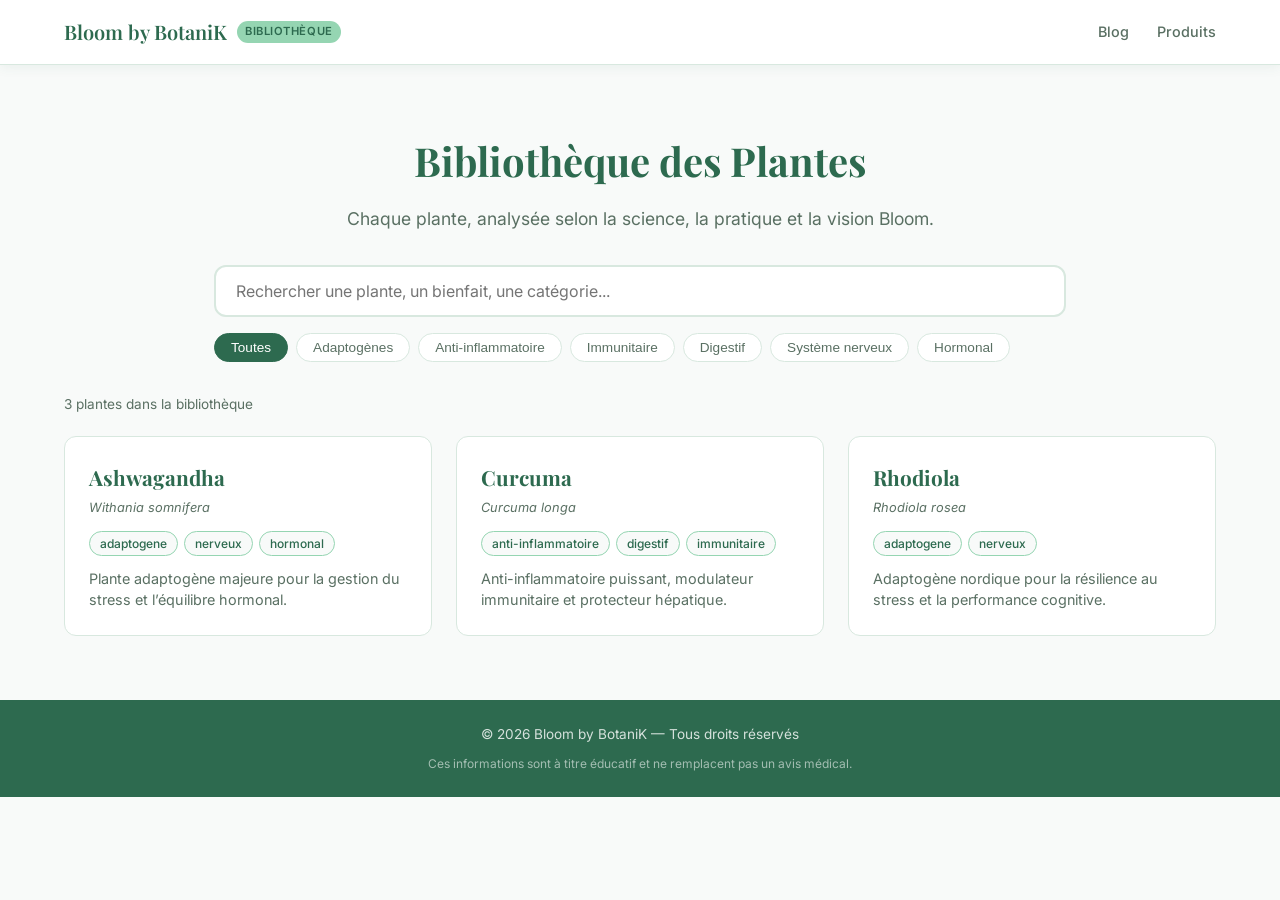
==== 06_APP_BIBLIOTHEQUE/public/index.template.html @ 1124f334 "feat: add index.template.html with {{BLOOM_MANIFEST}} placeholder for build-time injection" ====
<!DOCTYPE html>
<html lang="fr">
<head>
  <meta charset="UTF-8">
  <meta name="viewport" content="width=device-width, initial-scale=1.0">
  <title>Bibliothèque des Plantes — Bloom by BotaniK</title>
  <meta name="description" content="Découvrez notre bibliothèque de plantes médicinales : bienfaits, précautions, synergies et protocoles homostatiques.">
  <link rel="stylesheet" href="../styles/app.css">
  <link rel="preconnect" href="https://fonts.googleapis.com">
  <link href="https://fonts.googleapis.com/css2?family=Inter:wght@300;400;500;600&family=Playfair+Display:wght@400;600&display=swap" rel="stylesheet">
  <script>
    window.__BLOOM_MANIFEST__ = {{BLOOM_MANIFEST}};
  </script>
</head>
<body>
  <header class="app-header">
    <div class="header-inner">
      <a href="https://bloombybotanik.com" class="logo">
        <span class="logo-text">Bloom by BotaniK</span>
        <span class="logo-badge">Bibliothèque</span>
      </a>
      <nav class="header-nav">
        <a href="https://blog.bloombybotanik.com">Blog</a>
        <a href="https://bloombybotanik.com/produits">Produits</a>
      </nav>
    </div>
  </header>
  <main class="app-main">
    <section class="hero">
      <h1>Bibliothèque des Plantes</h1>
      <p class="hero-subtitle">Chaque plante, analysée selon la science, la pratique et la vision Bloom.</p>
    </section>
    <section class="search-section">
      <div class="search-bar">
        <input
          type="text"
          id="search-input"
          placeholder="Rechercher une plante, un bienfait, une catégorie..."
          autocomplete="off"
        />
        <button id="search-clear" class="search-clear" aria-label="Effacer">✕</button>
      </div>
      <div class="filters">
        <button class="filter-btn active" data-filter="all">Toutes</button>
        <button class="filter-btn" data-filter="adaptogene">Adaptogènes</button>
        <button class="filter-btn" data-filter="anti-inflammatoire">Anti-inflammatoire</button>
        <button class="filter-btn" data-filter="immunitaire">Immunitaire</button>
        <button class="filter-btn" data-filter="digestif">Digestif</button>
        <button class="filter-btn" data-filter="nerveux">Système nerveux</button>
        <button class="filter-btn" data-filter="hormonal">Hormonal</button>
      </div>
    </section>
    <section class="results-section">
      <div class="results-meta">
        <span id="results-count">Chargement...</span>
      </div>
      <div class="plants-grid" id="plants-grid">
        <div class="loading-state">
          <div class="spinner"></div>
          <p>Chargement de la bibliothèque...</p>
        </div>
      </div>
    </section>
  </main>
  <!-- Modal fiche plante -->
  <div id="plant-modal" class="modal" role="dialog" aria-modal="true" aria-hidden="true">
    <div class="modal-overlay" id="modal-overlay"></div>
    <div class="modal-content" id="modal-content">
      <button class="modal-close" id="modal-close" aria-label="Fermer">×</button>
      <div id="modal-body"></div>
    </div>
  </div>
  <footer class="app-footer">
    <div class="footer-inner">
      <p>© 2026 Bloom by BotaniK — Tous droits réservés</p>
      <p class="footer-disclaimer">Ces informations sont à titre éducatif et ne remplacent pas un avis médical.</p>
    </div>
  </footer>
  <script src="../src/data_loader.js"></script>
  <script src="../components/PlantCard.js"></script>
  <script src="../src/app.js"></script>
</body>
</html>
---- 06_APP_BIBLIOTHEQUE/styles/app.css ----
/* ===========================================
   Bloom by BotaniK — App Bibliothèque
   styles/app.css
   =========================================== */

:root {
  --color-primary: #2d6a4f;
  --color-primary-light: #52b788;
  --color-accent: #95d5b2;
  --color-bg: #f8faf9;
  --color-surface: #ffffff;
  --color-text: #1b2e21;
  --color-text-muted: #5a7063;
  --color-border: #d8e8df;
  --font-body: 'Inter', system-ui, sans-serif;
  --font-heading: 'Playfair Display', Georgia, serif;
  --radius: 12px;
  --shadow: 0 2px 12px rgba(45, 106, 79, 0.08);
  --shadow-hover: 0 8px 32px rgba(45, 106, 79, 0.16);
  --transition: 0.2s ease;
}

* { box-sizing: border-box; margin: 0; padding: 0; }

html { scroll-behavior: smooth; }

body {
  font-family: var(--font-body);
  background: var(--color-bg);
  color: var(--color-text);
  line-height: 1.6;
  min-height: 100vh;
}

/* ---- HEADER ---- */
.app-header {
  background: var(--color-surface);
  border-bottom: 1px solid var(--color-border);
  position: sticky;
  top: 0;
  z-index: 100;
  box-shadow: var(--shadow);
}

.header-inner {
  max-width: 1200px;
  margin: 0 auto;
  padding: 0 24px;
  height: 64px;
  display: flex;
  align-items: center;
  justify-content: space-between;
}

.logo {
  display: flex;
  align-items: center;
  gap: 10px;
  text-decoration: none;
}

.logo-text {
  font-family: var(--font-heading);
  font-size: 1.25rem;
  color: var(--color-primary);
  font-weight: 600;
}

.logo-badge {
  background: var(--color-accent);
  color: var(--color-primary);
  font-size: 0.7rem;
  font-weight: 600;
  padding: 2px 8px;
  border-radius: 20px;
  text-transform: uppercase;
  letter-spacing: 0.05em;
}

.header-nav a {
  color: var(--color-text-muted);
  text-decoration: none;
  margin-left: 24px;
  font-size: 0.9rem;
  font-weight: 500;
  transition: color var(--transition);
}

.header-nav a:hover { color: var(--color-primary); }

/* ---- HERO ---- */
.hero {
  text-align: center;
  padding: 64px 24px 32px;
  max-width: 700px;
  margin: 0 auto;
}

.hero h1 {
  font-family: var(--font-heading);
  font-size: 2.5rem;
  color: var(--color-primary);
  margin-bottom: 12px;
}

.hero-subtitle {
  font-size: 1.1rem;
  color: var(--color-text-muted);
}

/* ---- SEARCH ---- */
.search-section {
  max-width: 900px;
  margin: 0 auto;
  padding: 0 24px 32px;
}

.search-bar {
  position: relative;
  margin-bottom: 16px;
}

.search-bar input {
  width: 100%;
  padding: 14px 48px 14px 20px;
  border: 2px solid var(--color-border);
  border-radius: var(--radius);
  font-size: 1rem;
  font-family: var(--font-body);
  background: var(--color-surface);
  color: var(--color-text);
  transition: border-color var(--transition);
  outline: none;
}

.search-bar input:focus { border-color: var(--color-primary-light); }

.search-clear {
  position: absolute;
  right: 14px;
  top: 50%;
  transform: translateY(-50%);
  background: none;
  border: none;
  cursor: pointer;
  color: var(--color-text-muted);
  font-size: 1rem;
  display: none;
}

.search-clear.visible { display: block; }

.filters {
  display: flex;
  flex-wrap: wrap;
  gap: 8px;
}

.filter-btn {
  padding: 6px 16px;
  border-radius: 20px;
  border: 1.5px solid var(--color-border);
  background: var(--color-surface);
  color: var(--color-text-muted);
  font-size: 0.85rem;
  font-weight: 500;
  cursor: pointer;
  transition: all var(--transition);
}

.filter-btn:hover,
.filter-btn.active {
  background: var(--color-primary);
  border-color: var(--color-primary);
  color: #fff;
}

/* ---- RESULTS ---- */
.results-section {
  max-width: 1200px;
  margin: 0 auto;
  padding: 0 24px 64px;
}

.results-meta {
  font-size: 0.85rem;
  color: var(--color-text-muted);
  margin-bottom: 20px;
}

.plants-grid {
  display: grid;
  grid-template-columns: repeat(auto-fill, minmax(280px, 1fr));
  gap: 24px;
}

/* ---- PLANT CARD ---- */
.plant-card {
  background: var(--color-surface);
  border: 1px solid var(--color-border);
  border-radius: var(--radius);
  padding: 24px;
  cursor: pointer;
  transition: box-shadow var(--transition), transform var(--transition);
}

.plant-card:hover {
  box-shadow: var(--shadow-hover);
  transform: translateY(-2px);
}

.plant-card-name {
  font-family: var(--font-heading);
  font-size: 1.3rem;
  color: var(--color-primary);
  margin-bottom: 4px;
}

.plant-card-latin {
  font-size: 0.8rem;
  color: var(--color-text-muted);
  font-style: italic;
  margin-bottom: 12px;
}

.plant-card-tags {
  display: flex;
  flex-wrap: wrap;
  gap: 6px;
  margin-bottom: 12px;
}

.tag {
  background: var(--color-bg);
  border: 1px solid var(--color-accent);
  color: var(--color-primary);
  border-radius: 20px;
  font-size: 0.75rem;
  padding: 2px 10px;
  font-weight: 500;
}

.plant-card-summary {
  font-size: 0.9rem;
  color: var(--color-text-muted);
  line-height: 1.5;
  display: -webkit-box;
  -webkit-line-clamp: 3;
  -webkit-box-orient: vertical;
  overflow: hidden;
}

/* ---- LOADING ---- */
.loading-state {
  grid-column: 1 / -1;
  text-align: center;
  padding: 64px;
  color: var(--color-text-muted);
}

.spinner {
  width: 40px;
  height: 40px;
  border: 3px solid var(--color-border);
  border-top-color: var(--color-primary);
  border-radius: 50%;
  animation: spin 0.8s linear infinite;
  margin: 0 auto 16px;
}

@keyframes spin { to { transform: rotate(360deg); } }

.empty-state {
  grid-column: 1 / -1;
  text-align: center;
  padding: 64px;
  color: var(--color-text-muted);
}

/* ---- MODAL ---- */
.modal {
  display: none;
  position: fixed;
  inset: 0;
  z-index: 1000;
}

.modal.open { display: block; }

.modal-overlay {
  position: absolute;
  inset: 0;
  background: rgba(0,0,0,0.5);
  backdrop-filter: blur(4px);
}

.modal-content {
  position: absolute;
  top: 50%;
  left: 50%;
  transform: translate(-50%, -50%);
  background: var(--color-surface);
  border-radius: var(--radius);
  padding: 40px;
  max-width: 680px;
  width: 90vw;
  max-height: 80vh;
  overflow-y: auto;
  z-index: 1;
  box-shadow: 0 20px 60px rgba(0,0,0,0.2);
}

.modal-close {
  position: absolute;
  top: 16px;
  right: 20px;
  background: none;
  border: none;
  font-size: 1.5rem;
  cursor: pointer;
  color: var(--color-text-muted);
  line-height: 1;
}

.modal-plant-name {
  font-family: var(--font-heading);
  font-size: 2rem;
  color: var(--color-primary);
  margin-bottom: 4px;
}

.modal-plant-latin {
  font-style: italic;
  color: var(--color-text-muted);
  margin-bottom: 24px;
}

.modal-section { margin-bottom: 20px; }

.modal-section h3 {
  font-size: 0.85rem;
  text-transform: uppercase;
  letter-spacing: 0.08em;
  color: var(--color-primary-light);
  margin-bottom: 8px;
  font-weight: 600;
}

.modal-section p, .modal-section ul {
  font-size: 0.95rem;
  color: var(--color-text);
  line-height: 1.7;
}

.modal-section ul { padding-left: 20px; }

/* ---- FOOTER ---- */
.app-footer {
  background: var(--color-primary);
  color: rgba(255,255,255,0.8);
  padding: 24px;
  text-align: center;
}

.footer-inner { font-size: 0.85rem; }
.footer-disclaimer { margin-top: 8px; font-size: 0.75rem; opacity: 0.7; }

/* ---- RESPONSIVE ---- */
@media (max-width: 600px) {
  .hero h1 { font-size: 1.8rem; }
  .plants-grid { grid-template-columns: 1fr; }
  .modal-content { padding: 24px; }
}
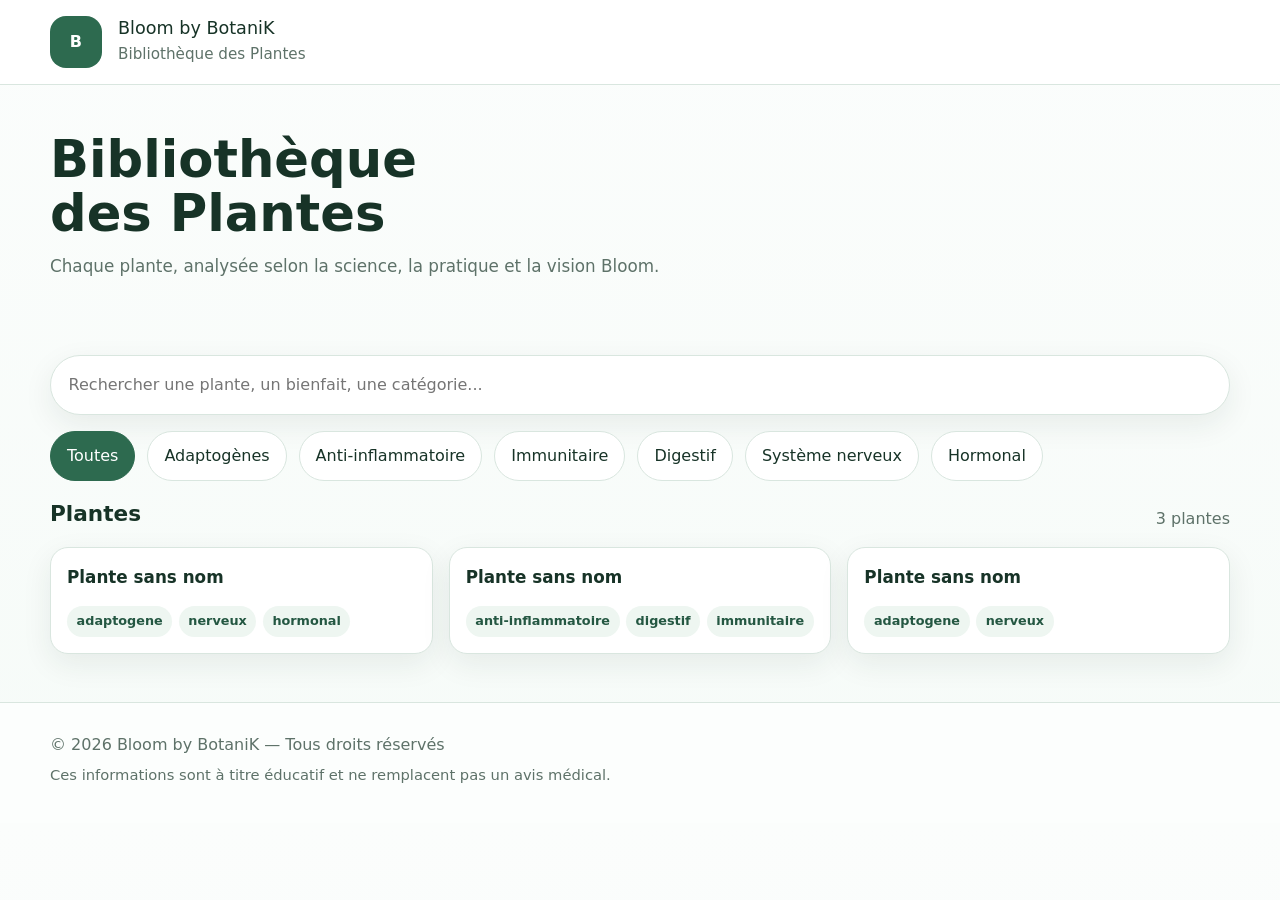
==== commit db0653ea: "feat: refactor index.template.html — alignement IDs/classes avec app.js+app.css, a11y, container" ====
--- a/06_APP_BIBLIOTHEQUE/public/index.template.html
+++ b/06_APP_BIBLIOTHEQUE/public/index.template.html
@@ -6,78 +6,92 @@
   <title>Bibliothèque des Plantes — Bloom by BotaniK</title>
   <meta name="description" content="Découvrez notre bibliothèque de plantes médicinales : bienfaits, précautions, synergies et protocoles homostatiques.">
   <link rel="stylesheet" href="../styles/app.css">
-  <link rel="preconnect" href="https://fonts.googleapis.com">
-  <link href="https://fonts.googleapis.com/css2?family=Inter:wght@300;400;500;600&family=Playfair+Display:wght@400;600&display=swap" rel="stylesheet">
   <script>
     window.__BLOOM_MANIFEST__ = {{BLOOM_MANIFEST}};
   </script>
 </head>
 <body>
+  <a class="skip-link" href="#main-content">Aller au contenu</a>
+
   <header class="app-header">
-    <div class="header-inner">
-      <a href="https://bloombybotanik.com" class="logo">
-        <span class="logo-text">Bloom by BotaniK</span>
-        <span class="logo-badge">Bibliothèque</span>
-      </a>
-      <nav class="header-nav">
-        <a href="https://blog.bloombybotanik.com">Blog</a>
-        <a href="https://bloombybotanik.com/produits">Produits</a>
-      </nav>
+    <div class="container">
+      <div class="brand">
+        <div class="brand-mark" aria-hidden="true">B</div>
+        <div>
+          <p class="brand-title">Bloom by BotaniK</p>
+          <p class="brand-subtitle">Bibliothèque des Plantes</p>
+        </div>
+      </div>
     </div>
   </header>
-  <main class="app-main">
-    <section class="hero">
-      <h1>Bibliothèque des Plantes</h1>
-      <p class="hero-subtitle">Chaque plante, analysée selon la science, la pratique et la vision Bloom.</p>
-    </section>
-    <section class="search-section">
+
+  <main id="main-content">
+    <div class="container">
+
+      <section class="hero">
+        <h2>Bibliothèque<br>des Plantes</h2>
+        <p>Chaque plante, analysée selon la science, la pratique et la vision Bloom.</p>
+      </section>
+
       <div class="search-bar">
+        <label for="plant-search" class="sr-only">Rechercher une plante</label>
         <input
-          type="text"
-          id="search-input"
+          type="search"
+          id="plant-search"
           placeholder="Rechercher une plante, un bienfait, une catégorie..."
           autocomplete="off"
         />
-        <button id="search-clear" class="search-clear" aria-label="Effacer">✕</button>
       </div>
-      <div class="filters">
-        <button class="filter-btn active" data-filter="all">Toutes</button>
-        <button class="filter-btn" data-filter="adaptogene">Adaptogènes</button>
-        <button class="filter-btn" data-filter="anti-inflammatoire">Anti-inflammatoire</button>
-        <button class="filter-btn" data-filter="immunitaire">Immunitaire</button>
-        <button class="filter-btn" data-filter="digestif">Digestif</button>
-        <button class="filter-btn" data-filter="nerveux">Système nerveux</button>
-        <button class="filter-btn" data-filter="hormonal">Hormonal</button>
+
+      <div class="filters" role="group" aria-label="Filtrer par catégorie">
+        <button class="filter-btn active" data-category="all">Toutes</button>
+        <button class="filter-btn" data-category="adaptogene">Adaptogènes</button>
+        <button class="filter-btn" data-category="anti-inflammatoire">Anti-inflammatoire</button>
+        <button class="filter-btn" data-category="immunitaire">Immunitaire</button>
+        <button class="filter-btn" data-category="digestif">Digestif</button>
+        <button class="filter-btn" data-category="nerveux">Système nerveux</button>
+        <button class="filter-btn" data-category="hormonal">Hormonal</button>
       </div>
-    </section>
-    <section class="results-section">
-      <div class="results-meta">
-        <span id="results-count">Chargement...</span>
-      </div>
-      <div class="plants-grid" id="plants-grid">
-        <div class="loading-state">
-          <div class="spinner"></div>
+
+      <section class="results">
+        <div class="results-header">
+          <h3>Plantes</h3>
+          <p id="results-count">Chargement...</p>
+        </div>
+
+        <div id="loading-state" class="loading-state">
+          <div class="spinner" role="status" aria-label="Chargement"></div>
           <p>Chargement de la bibliothèque...</p>
         </div>
-      </div>
-    </section>
+
+        <div id="empty-state" class="empty-state hidden">
+          <p>Aucune plante ne correspond à votre recherche.</p>
+        </div>
+
+        <div class="plants-grid" id="plants-grid" aria-live="polite" aria-busy="true">
+        </div>
+      </section>
+
+    </div>
   </main>
+
   <!-- Modal fiche plante -->
-  <div id="plant-modal" class="modal" role="dialog" aria-modal="true" aria-hidden="true">
-    <div class="modal-overlay" id="modal-overlay"></div>
-    <div class="modal-content" id="modal-content">
-      <button class="modal-close" id="modal-close" aria-label="Fermer">×</button>
-      <div id="modal-body"></div>
+  <div id="plant-modal" class="modal hidden" role="dialog" aria-modal="true" aria-labelledby="modal-title">
+    <div class="modal-backdrop" aria-hidden="true"></div>
+    <div class="modal-panel">
+      <button class="modal-close" data-close-modal aria-label="Fermer la fiche">×</button>
+      <div id="modal-content"></div>
     </div>
   </div>
+
   <footer class="app-footer">
-    <div class="footer-inner">
+    <div class="container">
       <p>© 2026 Bloom by BotaniK — Tous droits réservés</p>
-      <p class="footer-disclaimer">Ces informations sont à titre éducatif et ne remplacent pas un avis médical.</p>
+      <p class="footer-meta">Ces informations sont à titre éducatif et ne remplacent pas un avis médical.</p>
     </div>
   </footer>
+
   <script src="../src/data_loader.js"></script>
-  <script src="../components/PlantCard.js"></script>
   <script src="../src/app.js"></script>
 </body>
 </html>
--- a/06_APP_BIBLIOTHEQUE/styles/app.css
+++ b/06_APP_BIBLIOTHEQUE/styles/app.css
@@ -1,373 +1,369 @@
-/* ===========================================
-   Bloom by BotaniK — App Bibliothèque
-   styles/app.css
-   =========================================== */
-
 :root {
-  --color-primary: #2d6a4f;
-  --color-primary-light: #52b788;
-  --color-accent: #95d5b2;
-  --color-bg: #f8faf9;
-  --color-surface: #ffffff;
-  --color-text: #1b2e21;
-  --color-text-muted: #5a7063;
-  --color-border: #d8e8df;
-  --font-body: 'Inter', system-ui, sans-serif;
-  --font-heading: 'Playfair Display', Georgia, serif;
-  --radius: 12px;
-  --shadow: 0 2px 12px rgba(45, 106, 79, 0.08);
-  --shadow-hover: 0 8px 32px rgba(45, 106, 79, 0.16);
-  --transition: 0.2s ease;
-}
-
-* { box-sizing: border-box; margin: 0; padding: 0; }
-
-html { scroll-behavior: smooth; }
+  --bg: #f6fbf8;
+  --surface: #ffffff;
+  --surface-2: #eef6f1;
+  --text: #173327;
+  --muted: #5e7269;
+  --border: #d9e6df;
+  --brand: #2d6a4f;
+  --brand-dark: #245742;
+  --brand-soft: rgba(45, 106, 79, 0.12);
+  --shadow: 0 10px 30px rgba(23, 51, 39, 0.08);
+  --radius: 18px;
+  --radius-sm: 12px;
+  --max-width: 1180px;
+}
+
+* {
+  box-sizing: border-box;
+}
+
+html {
+  scroll-behavior: smooth;
+}
 
 body {
-  font-family: var(--font-body);
-  background: var(--color-bg);
-  color: var(--color-text);
+  margin: 0;
+  font-family: system-ui, -apple-system, BlinkMacSystemFont, "Segoe UI", sans-serif;
+  background: linear-gradient(180deg, #fbfdfc 0%, var(--bg) 100%);
+  color: var(--text);
   line-height: 1.6;
-  min-height: 100vh;
-}
-
-/* ---- HEADER ---- */
+}
+
+img {
+  max-width: 100%;
+  display: block;
+}
+
+button,
+input {
+  font: inherit;
+}
+
+.hidden {
+  display: none !important;
+}
+
+.container {
+  width: min(100% - 2rem, var(--max-width));
+  margin: 0 auto;
+}
+
+.skip-link {
+  position: absolute;
+  left: -999px;
+  top: 0;
+  background: var(--brand);
+  color: #fff;
+  padding: 0.75rem 1rem;
+  z-index: 1000;
+}
+
+.skip-link:focus {
+  left: 1rem;
+  top: 1rem;
+  border-radius: 999px;
+}
+
 .app-header {
-  background: var(--color-surface);
-  border-bottom: 1px solid var(--color-border);
   position: sticky;
   top: 0;
-  z-index: 100;
-  box-shadow: var(--shadow);
-}
-
-.header-inner {
-  max-width: 1200px;
-  margin: 0 auto;
-  padding: 0 24px;
-  height: 64px;
+  z-index: 50;
+  background: rgba(255, 255, 255, 0.84);
+  backdrop-filter: blur(10px);
+  border-bottom: 1px solid var(--border);
+}
+
+.brand {
   display: flex;
   align-items: center;
-  justify-content: space-between;
-}
-
-.logo {
-  display: flex;
+  gap: 1rem;
+  padding: 1rem 0;
+}
+
+.brand-mark {
+  display: inline-flex;
   align-items: center;
-  gap: 10px;
-  text-decoration: none;
-}
-
-.logo-text {
-  font-family: var(--font-heading);
-  font-size: 1.25rem;
-  color: var(--color-primary);
-  font-weight: 600;
-}
-
-.logo-badge {
-  background: var(--color-accent);
-  color: var(--color-primary);
-  font-size: 0.7rem;
-  font-weight: 600;
-  padding: 2px 8px;
-  border-radius: 20px;
-  text-transform: uppercase;
-  letter-spacing: 0.05em;
-}
-
-.header-nav a {
-  color: var(--color-text-muted);
-  text-decoration: none;
-  margin-left: 24px;
-  font-size: 0.9rem;
-  font-weight: 500;
-  transition: color var(--transition);
-}
-
-.header-nav a:hover { color: var(--color-primary); }
-
-/* ---- HERO ---- */
+  justify-content: center;
+  min-width: 52px;
+  min-height: 52px;
+  border-radius: 16px;
+  background: var(--brand);
+  color: #fff;
+  font-weight: 700;
+  letter-spacing: 0.02em;
+}
+
+.brand-title {
+  margin: 0;
+  font-size: 1.1rem;
+  line-height: 1.2;
+}
+
+.brand-subtitle {
+  margin: 0.15rem 0 0;
+  color: var(--muted);
+  font-size: 0.95rem;
+}
+
 .hero {
-  text-align: center;
-  padding: 64px 24px 32px;
-  max-width: 700px;
-  margin: 0 auto;
-}
-
-.hero h1 {
-  font-family: var(--font-heading);
-  font-size: 2.5rem;
-  color: var(--color-primary);
-  margin-bottom: 12px;
-}
-
-.hero-subtitle {
-  font-size: 1.1rem;
-  color: var(--color-text-muted);
-}
-
-/* ---- SEARCH ---- */
-.search-section {
-  max-width: 900px;
-  margin: 0 auto;
-  padding: 0 24px 32px;
+  padding: 3rem 0 1.75rem;
+}
+
+.hero h2 {
+  margin: 0 0 0.75rem;
+  font-size: clamp(2rem, 4vw, 3.4rem);
+  line-height: 1.05;
+  max-width: 12ch;
+}
+
+.hero p {
+  margin: 0 0 1.5rem;
+  max-width: 62ch;
+  color: var(--muted);
+  font-size: 1.05rem;
 }
 
 .search-bar {
-  position: relative;
-  margin-bottom: 16px;
+  margin: 1.5rem 0 1rem;
 }
 
 .search-bar input {
   width: 100%;
-  padding: 14px 48px 14px 20px;
-  border: 2px solid var(--color-border);
-  border-radius: var(--radius);
-  font-size: 1rem;
-  font-family: var(--font-body);
-  background: var(--color-surface);
-  color: var(--color-text);
-  transition: border-color var(--transition);
+  border: 1px solid var(--border);
+  border-radius: 999px;
+  padding: 1rem 1.1rem;
+  background: var(--surface);
+  color: var(--text);
+  box-shadow: var(--shadow);
   outline: none;
 }
 
-.search-bar input:focus { border-color: var(--color-primary-light); }
-
-.search-clear {
-  position: absolute;
-  right: 14px;
-  top: 50%;
-  transform: translateY(-50%);
-  background: none;
-  border: none;
-  cursor: pointer;
-  color: var(--color-text-muted);
-  font-size: 1rem;
-  display: none;
-}
-
-.search-clear.visible { display: block; }
+.search-bar input:focus {
+  border-color: var(--brand);
+  box-shadow: 0 0 0 4px var(--brand-soft), var(--shadow);
+}
 
 .filters {
   display: flex;
   flex-wrap: wrap;
-  gap: 8px;
+  gap: 0.75rem;
+  margin-top: 1rem;
 }
 
 .filter-btn {
-  padding: 6px 16px;
-  border-radius: 20px;
-  border: 1.5px solid var(--color-border);
-  background: var(--color-surface);
-  color: var(--color-text-muted);
-  font-size: 0.85rem;
-  font-weight: 500;
+  border: 1px solid var(--border);
+  background: var(--surface);
+  color: var(--text);
+  border-radius: 999px;
+  padding: 0.7rem 1rem;
   cursor: pointer;
-  transition: all var(--transition);
+  transition: all 0.2s ease;
 }
 
 .filter-btn:hover,
+.filter-btn:focus {
+  border-color: var(--brand);
+  transform: translateY(-1px);
+}
+
 .filter-btn.active {
-  background: var(--color-primary);
-  border-color: var(--color-primary);
+  background: var(--brand);
   color: #fff;
-}
-
-/* ---- RESULTS ---- */
-.results-section {
-  max-width: 1200px;
-  margin: 0 auto;
-  padding: 0 24px 64px;
-}
-
-.results-meta {
-  font-size: 0.85rem;
-  color: var(--color-text-muted);
-  margin-bottom: 20px;
+  border-color: var(--brand);
+}
+
+.results {
+  padding: 1rem 0 3rem;
+}
+
+.results-header {
+  display: flex;
+  justify-content: space-between;
+  align-items: end;
+  gap: 1rem;
+  margin-bottom: 1rem;
+}
+
+.results-header h3 {
+  margin: 0;
+  font-size: 1.35rem;
+}
+
+.results-header p {
+  margin: 0;
+  color: var(--muted);
 }
 
 .plants-grid {
   display: grid;
-  grid-template-columns: repeat(auto-fill, minmax(280px, 1fr));
-  gap: 24px;
-}
-
-/* ---- PLANT CARD ---- */
+  grid-template-columns: repeat(auto-fit, minmax(240px, 1fr));
+  gap: 1rem;
+}
+
 .plant-card {
-  background: var(--color-surface);
-  border: 1px solid var(--color-border);
+  background: var(--surface);
+  border: 1px solid var(--border);
   border-radius: var(--radius);
-  padding: 24px;
+  padding: 1rem;
+  box-shadow: var(--shadow);
+  transition: transform 0.2s ease, box-shadow 0.2s ease;
   cursor: pointer;
-  transition: box-shadow var(--transition), transform var(--transition);
 }
 
 .plant-card:hover {
-  box-shadow: var(--shadow-hover);
-  transform: translateY(-2px);
-}
-
-.plant-card-name {
-  font-family: var(--font-heading);
-  font-size: 1.3rem;
-  color: var(--color-primary);
-  margin-bottom: 4px;
-}
-
-.plant-card-latin {
-  font-size: 0.8rem;
-  color: var(--color-text-muted);
-  font-style: italic;
-  margin-bottom: 12px;
-}
-
-.plant-card-tags {
+  transform: translateY(-3px);
+  box-shadow: 0 14px 40px rgba(23, 51, 39, 0.12);
+}
+
+.plant-card h4 {
+  margin: 0 0 0.35rem;
+  font-size: 1.05rem;
+}
+
+.plant-card p {
+  margin: 0.4rem 0 0;
+  color: var(--muted);
+  font-size: 0.95rem;
+}
+
+.plant-meta {
   display: flex;
   flex-wrap: wrap;
-  gap: 6px;
-  margin-bottom: 12px;
-}
-
-.tag {
-  background: var(--color-bg);
-  border: 1px solid var(--color-accent);
-  color: var(--color-primary);
-  border-radius: 20px;
-  font-size: 0.75rem;
-  padding: 2px 10px;
-  font-weight: 500;
-}
-
-.plant-card-summary {
-  font-size: 0.9rem;
-  color: var(--color-text-muted);
-  line-height: 1.5;
-  display: -webkit-box;
-  -webkit-line-clamp: 3;
-  -webkit-box-orient: vertical;
-  overflow: hidden;
-}
-
-/* ---- LOADING ---- */
-.loading-state {
-  grid-column: 1 / -1;
+  gap: 0.4rem;
+  margin-top: 0.9rem;
+}
+
+.badge {
+  display: inline-flex;
+  align-items: center;
+  border-radius: 999px;
+  background: var(--surface-2);
+  color: var(--brand-dark);
+  padding: 0.35rem 0.6rem;
+  font-size: 0.8rem;
+  font-weight: 600;
+}
+
+.loading-state,
+.empty-state {
+  margin-top: 1.5rem;
+  background: var(--surface);
+  border: 1px solid var(--border);
+  border-radius: var(--radius);
+  padding: 1.5rem;
   text-align: center;
-  padding: 64px;
-  color: var(--color-text-muted);
+  color: var(--muted);
 }
 
 .spinner {
-  width: 40px;
-  height: 40px;
-  border: 3px solid var(--color-border);
-  border-top-color: var(--color-primary);
+  width: 34px;
+  height: 34px;
+  margin: 0 auto 0.75rem;
   border-radius: 50%;
-  animation: spin 0.8s linear infinite;
-  margin: 0 auto 16px;
-}
-
-@keyframes spin { to { transform: rotate(360deg); } }
-
-.empty-state {
-  grid-column: 1 / -1;
-  text-align: center;
-  padding: 64px;
-  color: var(--color-text-muted);
-}
-
-/* ---- MODAL ---- */
+  border: 3px solid var(--border);
+  border-top-color: var(--brand);
+  animation: spin 0.9s linear infinite;
+}
+
+@keyframes spin {
+  to {
+    transform: rotate(360deg);
+  }
+}
+
 .modal {
-  display: none;
   position: fixed;
   inset: 0;
-  z-index: 1000;
-}
-
-.modal.open { display: block; }
-
-.modal-overlay {
+  z-index: 100;
+}
+
+.modal-backdrop {
   position: absolute;
   inset: 0;
-  background: rgba(0,0,0,0.5);
-  backdrop-filter: blur(4px);
-}
-
-.modal-content {
+  background: rgba(16, 33, 25, 0.56);
+}
+
+.modal-panel {
+  position: relative;
+  z-index: 101;
+  width: min(92vw, 760px);
+  max-height: min(88vh, 900px);
+  margin: 5vh auto;
+  background: var(--surface);
+  border-radius: 24px;
+  overflow: auto;
+  box-shadow: 0 24px 70px rgba(0, 0, 0, 0.28);
+  padding: 1.25rem;
+}
+
+.modal-close {
+  position: sticky;
+  top: 0;
+  margin-left: auto;
+  display: block;
+  border: 0;
+  background: transparent;
+  color: var(--muted);
+  font-size: 2rem;
+  line-height: 1;
+  cursor: pointer;
+}
+
+.modal-close:hover {
+  color: var(--text);
+}
+
+#modal-content h3 {
+  margin-top: 0.25rem;
+}
+
+#modal-content p,
+#modal-content li {
+  color: var(--text);
+}
+
+.app-footer {
+  border-top: 1px solid var(--border);
+  background: rgba(255, 255, 255, 0.7);
+  padding: 1.5rem 0 2rem;
+}
+
+.app-footer p {
+  margin: 0.3rem 0;
+  color: var(--muted);
+}
+
+.footer-meta {
+  font-size: 0.92rem;
+}
+
+.sr-only {
   position: absolute;
-  top: 50%;
-  left: 50%;
-  transform: translate(-50%, -50%);
-  background: var(--color-surface);
-  border-radius: var(--radius);
-  padding: 40px;
-  max-width: 680px;
-  width: 90vw;
-  max-height: 80vh;
-  overflow-y: auto;
-  z-index: 1;
-  box-shadow: 0 20px 60px rgba(0,0,0,0.2);
-}
-
-.modal-close {
-  position: absolute;
-  top: 16px;
-  right: 20px;
-  background: none;
-  border: none;
-  font-size: 1.5rem;
-  cursor: pointer;
-  color: var(--color-text-muted);
-  line-height: 1;
-}
-
-.modal-plant-name {
-  font-family: var(--font-heading);
-  font-size: 2rem;
-  color: var(--color-primary);
-  margin-bottom: 4px;
-}
-
-.modal-plant-latin {
-  font-style: italic;
-  color: var(--color-text-muted);
-  margin-bottom: 24px;
-}
-
-.modal-section { margin-bottom: 20px; }
-
-.modal-section h3 {
-  font-size: 0.85rem;
-  text-transform: uppercase;
-  letter-spacing: 0.08em;
-  color: var(--color-primary-light);
-  margin-bottom: 8px;
-  font-weight: 600;
-}
-
-.modal-section p, .modal-section ul {
-  font-size: 0.95rem;
-  color: var(--color-text);
-  line-height: 1.7;
-}
-
-.modal-section ul { padding-left: 20px; }
-
-/* ---- FOOTER ---- */
-.app-footer {
-  background: var(--color-primary);
-  color: rgba(255,255,255,0.8);
-  padding: 24px;
-  text-align: center;
-}
-
-.footer-inner { font-size: 0.85rem; }
-.footer-disclaimer { margin-top: 8px; font-size: 0.75rem; opacity: 0.7; }
-
-/* ---- RESPONSIVE ---- */
-@media (max-width: 600px) {
-  .hero h1 { font-size: 1.8rem; }
-  .plants-grid { grid-template-columns: 1fr; }
-  .modal-content { padding: 24px; }
-}
+  width: 1px;
+  height: 1px;
+  padding: 0;
+  margin: -1px;
+  overflow: hidden;
+  white-space: nowrap;
+  border: 0;
+  clip: rect(0, 0, 0, 0);
+}
+
+@media (max-width: 720px) {
+  .hero {
+    padding-top: 2rem;
+  }
+
+  .results-header {
+    flex-direction: column;
+    align-items: start;
+  }
+
+  .modal-panel {
+    width: min(96vw, 760px);
+    margin: 2vh auto;
+    max-height: 96vh;
+    border-radius: 18px;
+  }
+}
